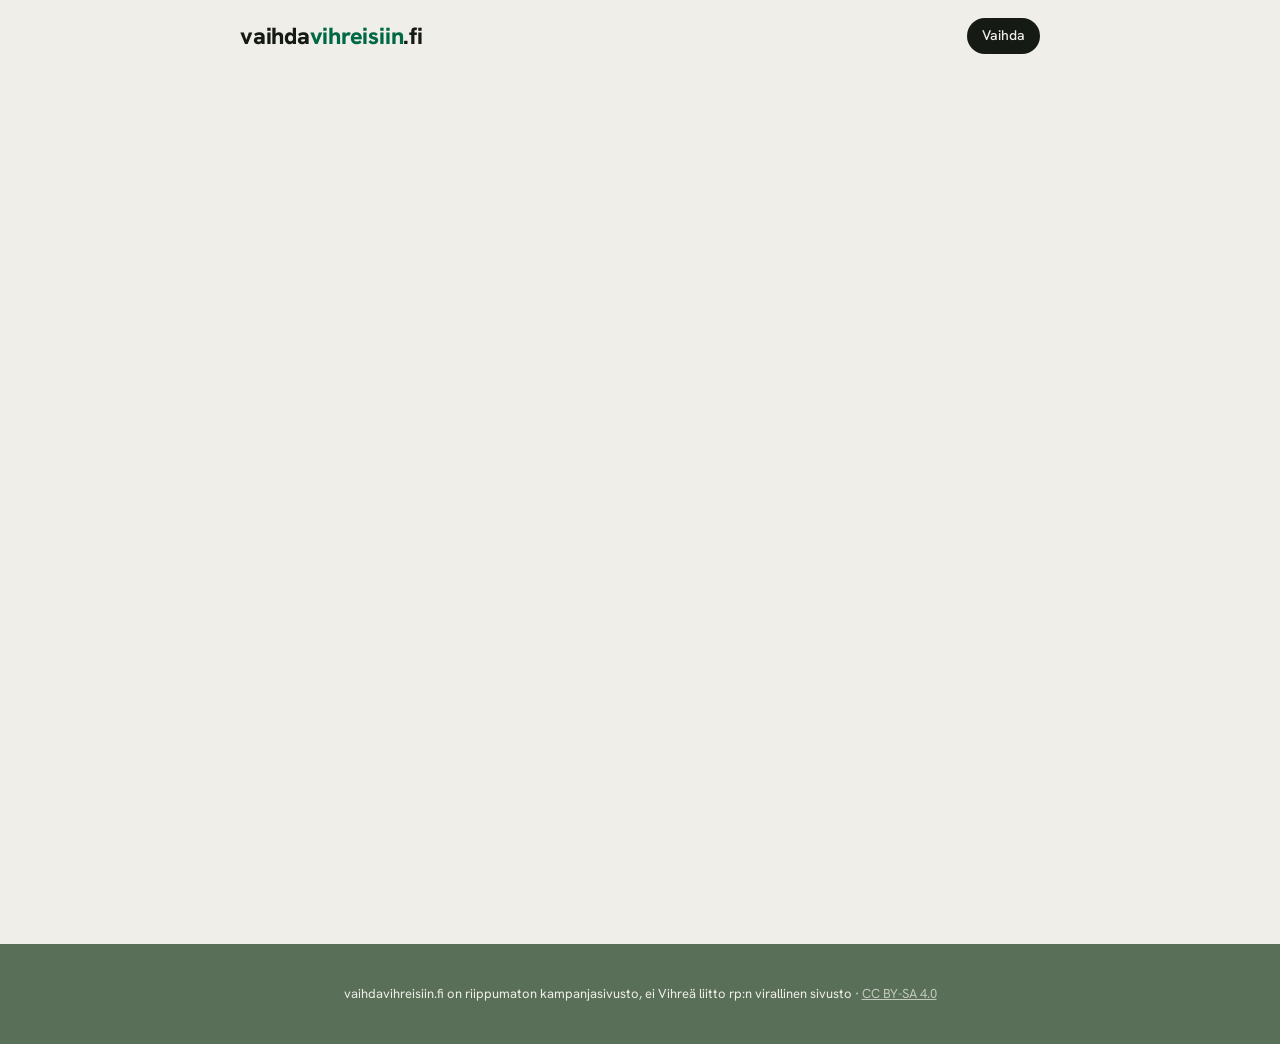
==== essayah-ruokaturva/index.html @ fd1b4199 "Lisää essayah-ruokaturva-blogisivun runko (nav, hero, footer)" ====
<!DOCTYPE html>
<html lang="fi">
<head>
<meta charset="UTF-8">
<meta name="viewport" content="width=device-width, initial-scale=1.0">
<title>Onko Essayah tehtäviensä tasalla ruokaturvan suhteen? — vaihdavihreisiin.fi</title>
<meta name="description" content="Venäjän lannoiteshokki paljasti, että ministeri Essayah on priorisoinut väärin. Ruokaturva vaatii omavaraisuutta: uusiutuvaa energiaa, kierrätyslannoitteita ja kasvipohjaisempaa ruokaa.">
<meta name="author" content="vaihdavihreisiin.fi">
<meta name="theme-color" content="#6EB82A">
<meta property="og:type" content="article">
<meta property="og:site_name" content="vaihdavihreisiin.fi">
<meta property="og:title" content="Onko Essayah tehtäviensä tasalla ruokaturvan suhteen?">
<meta property="og:description" content="Venäjän lannoiteshokki paljasti, että ministeri Essayah on priorisoinut väärin. Ruokaturva vaatii omavaraisuutta: uusiutuvaa energiaa, kierrätyslannoitteita ja kasvipohjaisempaa ruokaa.">
<meta property="og:url" content="https://vaihdavihreisiin.fi/essayah-ruokaturva/">
<meta property="og:image" content="/images/og/vaihda-vihreisiin-og.png">
<meta property="og:image:width" content="1200">
<meta property="og:image:height" content="600">
<meta property="og:locale" content="fi_FI">
<link rel="stylesheet" href="/style-v2.css?v=2" media="all" />
<link rel="preconnect" href="https://fonts.googleapis.com">
<link rel="preconnect" href="https://fonts.gstatic.com" crossorigin>
<link href="https://fonts.googleapis.com/css2?family=Hanken+Grotesk:wght@300;400;500;600;800&display=swap" rel="stylesheet">
<link rel="stylesheet" href="https://cdnjs.cloudflare.com/ajax/libs/font-awesome/6.7.2/css/all.min.css" crossorigin="anonymous" referrerpolicy="no-referrer" />
</head>
<body>

<nav>
  <div class="nav-inner">
    <div class="logo">
      <a href="/">vaihda<span class="logo-vihreisiin">vihreisiin</span>.fi</a>
    </div>
    <div class="nav-actions">
      <a href="https://www.vihreat.fi/liity/" class="btn btn-contained-sm">Vaihda</a>
    </div>
  </div>
</nav>

<section class="hero">
  <p class="hero-sub">Blogikirjoitus</p>
  <h1 class="hero-title">
    <span class="hero-line">Onko Essayah tehtäviensä tasalla ruokaturvan suhteen?</span>
  </h1>
</section>

<footer>
  vaihdavihreisiin.fi on riippumaton kampanjasivusto, ei Vihreä liitto rp:n virallinen sivusto · <a href="https://creativecommons.org/licenses/by-sa/4.0/" target="_blank" rel="license" class="footer-link">CC BY-SA 4.0</a>
</footer>

<script async src="https://scripts.simpleanalyticscdn.com/latest.js"></script>

</body>
</html>
---- style-v2.css ----
:root {
  /* Värit */
  --vihrea: #6EB82A;
  --vihrea-tumma: #2E5E1A;
  --metsa: #1A3A1A;
  --kerma: #EFEEE9;
  --kerma-syva: #E2E1DB;
  --surface-elevation-1-greige: #E8E5DD;
  --surface-elevation-1-green: #DDE3D4;
  --surface-elevation-1-dark-green: #294829;
  --terra: #C95B3D;
  --aurinko: #E8B931;
  --taivas: #8AB6D6;
  --musta: #161A14;
  --harmaa: #6B6F66;
  --kokoomus: #003a54;
  --text-accent: var(--musta);
  --vihreat-brand: #006845;
  
  /* Typografia ja asettelu */
  --font-primary: 'Hanken Grotesk', system-ui, sans-serif;
  --font-base: 17px;
  --content-max: 800px;
  --header-height: 79px;
  --radius-card: 16px;

  /* Globaalit otsikkokoot (helposti säädettävissä) */
  --font-size-h1: clamp(40px, 9vw, 92px);
  --font-size-h2: clamp(36px, 5.5vw, 64px);
  --spacing-h2-bottom: 32px;
}

* { margin: 0; padding: 0; box-sizing: border-box; }

html {
  scroll-behavior: smooth;
}

section[id] {
  scroll-margin-top: var(--header-height);
}

body {
  font-family: var(--font-primary);
  background: var(--kerma);
  color: var(--musta);
  line-height: 1.55;
  font-size: var(--font-base);
  -webkit-font-smoothing: antialiased;
}

/* YHTENÄINEN H2-TYPOGRAFIA */
.display {
  font-family: var(--font-primary);
  font-size: var(--font-size-h2);
  font-weight: 800;
  line-height: 0.95;
  letter-spacing: -0.025em;
  margin-bottom: var(--spacing-h2-bottom);
}

.display-sm {
  font-family: var(--font-primary);
  font-weight: 800;
  line-height: 1.0;
  letter-spacing: -0.02em;
}

/* COMMON */
.kokoomus { color: var(--kokoomus); }

/* NAV */
nav {
  position: sticky; top: 0; z-index: 50;
  background: var(--kerma);
  border-bottom: 1px solid rgba(0,0,0,0.08);
  padding: 18px 32px;
}
@supports (animation-timeline: scroll()) {
  nav {
    border-bottom-color: transparent;
    animation: reveal-header-border linear both;
    animation-timeline: scroll(root block);
    animation-range: 0 16px;
  }

  @keyframes reveal-header-border {
    to { border-bottom-color: rgba(0,0,0,0.08); }
  }
}
.nav-inner {
  width: 100%;
  max-width: var(--content-max);
  margin: 0 auto;
  display: flex; align-items: center; justify-content: space-between;
}
.logo {
  display: flex; align-items: center; gap: 12px;
  font-family: var(--font-primary);
  font-weight: 800; font-size: 23.4px;
  letter-spacing: -0.01em;
}
.logo a, .logo a:visited { color: inherit; text-decoration: none; }
.logo a:hover, .logo a:active { text-decoration: underline; }
.logo-vihreisiin { color: var(--vihreat-brand); }
.nav-actions {
  display: flex;
  align-items: center;
  gap: 10px;
}

/* HERO */
.hero {
  padding: 80px 32px 100px;
  max-width: var(--content-max); margin: 0 auto;
  position: relative;
  text-align: center;
  min-height: calc(85svh - var(--header-height));
  display: flex;
  flex-direction: column;
  justify-content: center;
}
.hero-logo {
  display: block;
  width: clamp(120px, 16vw, 180px);
  height: auto;
  margin: 0 auto 32px;
  will-change: transform, opacity, filter;
}
.hero-demand {
  margin-bottom: 28px;
}
.hero-demand-label {
  font-size: clamp(16px, 3vw, 24px);
  font-weight: 800;
  text-transform: uppercase;
  letter-spacing: 0.08em;
  color: var(--vihreat-brand);
  margin: 0;
}
.hero-title {
  font-family: var(--font-primary);
  font-weight: 800;
  margin-bottom: 24px;
  line-height: 1.1;
  max-width: 35ch;
  margin-left: auto;
  margin-right: auto;
}
.hero-line {
  font-size: var(--font-size-h1);
  display: block;
  opacity: 0;
  transform: translateY(20px);
  filter: blur(8px);
  will-change: transform, opacity, filter;
}
.hero-line.accent {
  color: var(--vihreat-brand);
}
.hero h1 .strike {
  position: relative; display: inline-block;
  color: var(--harmaa);
}
.hero h1 .strike::after {
  content: ''; position: absolute;
  top: 55%; left: -2%; right: -2%;
  height: 8px; background: var(--terra);
  transform: rotate(-2deg);
}
.hero-sub {
  max-width: 52ch; 
  margin: 0 auto 32px; 
  font-size: 19px; 
  font-weight: 500;
  color: var(--musta);
  line-height: 1.45;
  opacity: 0; 
  transform: translateY(15px);
}
.hero-check {
  opacity: 0; 
  transform: translateY(10px);
}
.hero-cta-row {
  display: flex; flex-wrap: wrap; gap: 16px; align-items: center;
}
.btn {
  display: inline-flex; align-items: center; gap: 10px;
  padding: 16px 28px; border-radius: 10px;
  text-decoration: none; font-weight: 600; font-size: 16px;
  transition: transform .2s, box-shadow .2s;
  border: none; cursor: pointer;
}
.btn-sm { padding: 4px 12px !important; font-size: 14px !important; border-radius: 5px !important; }
.btn-outline-medium {
  display: inline-flex;
  align-items: center;
  gap: 10px;
  padding: 8px 20px;
  border: 2px solid var(--musta);
  border-radius: 999px;
  background: transparent;
  color: var(--musta);
  text-decoration: none;
  font-size: 15px;
  font-weight: 600;
  line-height: 1.5;
}
.btn-outline-medium:hover {
  background: rgba(0, 0, 0, 0.08);
  color: var(--musta);
}
.btn-outline-sm {
  background: transparent;
  color: var(--musta);
  border: 1px solid var(--musta);
  border-radius: 999px;
  font-size: 14px;
  font-weight: 500;
  line-height: 1.5;
  padding: 6px 14px;
  transition: none;
}
.btn-outline-sm:hover {
  background: rgba(0, 0, 0, 0.08);
  transform: none;
  box-shadow: none;
}
.btn-outline-light {
  border-color: var(--kerma);
  color: var(--kerma);
}
.btn-outline-light:hover {
  background: rgba(255, 255, 255, 0.12);
  color: var(--kerma);
}
.section-action {
  margin-top: 32px;
}
.btn-primary {
  background: var(--vihrea);
  color: var(--metsa);
  border-radius: var(--radius-card);
}
.btn-primary:hover { transform: translateY(-2px); box-shadow: 0 8px 24px rgba(110, 184, 42, 0.3); }
.btn-outline-lg {
  background: transparent;
  color: var(--musta);
  border: 2px solid var(--musta);
  font-size: 20px; padding: 22px 40px;
  border-radius: var(--radius-card);
  transition: none;
  text-decoration: none;
  display: inline-block;
}
.btn-outline-lg:hover {
  background: rgba(0, 0, 0, 0.08);
}
.btn-contained-lg {
  background: var(--musta); color: var(--kerma);
  font-size: 20px; padding: 22px 40px;
  border-radius: var(--radius-card);
  transition: none;
}
.btn-contained-sm {
  background: var(--musta);
  color: var(--kerma);
  font-size: 14px;
  font-weight: 500;
  padding: 7px 15px;
  border-radius: 999px;
  transition: none;
}
.btn-contained-sm:hover {
  background: linear-gradient(rgba(255, 255, 255, 0.12), rgba(255, 255, 255, 0.12)), var(--musta);
  transform: none;
  box-shadow: none;
}
.btn-contained-lg:hover {
  background: linear-gradient(rgba(255, 255, 255, 0.12), rgba(255, 255, 255, 0.12)), var(--musta);
  transform: none;
  box-shadow: none;
}
.btn-ghost {
  background: transparent; color: var(--musta);
  border: 1.5px solid var(--musta);
}
.btn-ghost:hover { background: var(--musta); color: var(--kerma); }

/* HENKILÖNOSTO */
.person-highlight {
  padding: 80px 32px;
  background: var(--musta);
  color: var(--kerma);
  text-align: center;
}
.person-highlight-inner {
  max-width: var(--content-max);
  margin: 0 auto;
  display: flex;
  flex-direction: column;
  align-items: center;
  gap: 32px;
}
.person-image-wrapper {
  width: clamp(93px, 56.7vw, 187px);
  height: clamp(140px, 85vw, 280px);
  border-radius: var(--radius-card);
  overflow: hidden;
  flex-shrink: 0;
}
.person-image {
  width: 100%;
  height: 100%;
  object-fit: cover;
  object-position: top center;
  display: block;
}
.person-quote-wrapper blockquote {
  font-family: var(--font-primary);
  font-size: clamp(20px, 3vw, 26px);
  font-weight: 600;
  line-height: 1.35;
  max-width: 44ch;
  margin: 0 auto 16px;
  font-style: italic;
}
.person-name {
  font-size: 16px;
  font-weight: 800;
  color: var(--vihrea);
  text-transform: uppercase;
  letter-spacing: 0.1em;
  display: block;
}
@media (min-width: 768px) {
  .person-highlight-inner {
    flex-direction: row;
    text-align: left;
    gap: 48px;
  }
  .person-quote-wrapper blockquote {
    margin: 0 0 16px;
  }
}

/* HONEST INTRO */
.honest {
  background: var(--metsa);
  color: var(--kerma);
  padding: 100px 32px;
}
.honest-inner {
  max-width: var(--content-max); margin: 0 auto;
}
.honest-label {
  font-size: 13px; font-weight: 600;
  letter-spacing: 0.15em; text-transform: uppercase;
  color: var(--vihrea); margin-bottom: 24px;
}
.honest p {
  font-size: 20px; line-height: 1.5;
  max-width: 60ch;
  opacity: 0.92;
}
.honest p + p { margin-top: 18px; }

/* SECTION (WHITE) */
.section {
  padding: 120px 32px;
  max-width: calc(var(--content-max) + 64px); margin: 0 auto;
}
.section-label {
  font-size: 13px; font-weight: 600;
  letter-spacing: 0.15em; text-transform: uppercase;
  color: var(--vihrea-tumma); margin-bottom: 20px;
  display: flex; align-items: center; gap: 12px;
}
.section-label::before {
  content: ''; width: 32px; height: 2px; background: var(--vihrea);
}

/* FURTHER (GREEN TINT) */
.further {
  background: #D3DBCA;
  color: var(--metsa);
  padding: 120px 32px;
}
.further-inner {
  max-width: var(--content-max); margin: 0 auto;
}
.further .section-label { color: var(--metsa); }
.further .section-label::before { background: var(--metsa); }
.further h2 {
  color: var(--metsa);
}

/* DONT (WHITE) */
.dont {
  background: var(--kerma);
  padding: 120px 32px;
  position: relative;
}
.dont-inner {
  max-width: var(--content-max); margin: 0 auto;
}
.dont .section-label { color: var(--terra); }
.dont .section-label::before { background: var(--terra); }
.dont h2 .accent {
  background: var(--terra); color: var(--kerma);
  padding: 0 18px; border-radius: 8px;
  display: inline-block; transform: rotate(-1deg);
}
.dont-intro {
  font-size: 22px; max-width: 56ch;
  margin-bottom: 56px; line-height: 1.45;
}

/* FINAL CTA */
.final {
  background: var(--musta);
  color: var(--kerma);
  padding: 120px 32px;
  text-align: center;
}
.final-inner {
  max-width: var(--content-max);
  margin: 0 auto;
  display: flex;
  flex-direction: column;
  align-items: center;
}
.final h2 .accent { color: var(--vihrea); }
.final p {
  font-size: var(--font-base);
  font-weight: 500;
  line-height: 1.5;
  opacity: 0.92;
  margin-bottom: 48px;
  max-width: 56ch; margin-left: auto; margin-right: auto;
}
.final .btn-primary {
  font-size: 20px; padding: 22px 40px;
}

/* FOOTER */
footer {
  background: var(--metsa);
  color: var(--kerma);
  padding: 40px 32px;
  text-align: center;
  font-size: 13px; opacity: 0.7;
}

/* MOBILE */
@media (max-width: 768px) {
  :root { --header-height: 72px; }
  .hero { padding: 48px 24px 60px; }
  .section { padding: 80px 24px; }
  .honest, .further, .dont, .final, .person-highlight { padding: 80px 24px; }
  nav { padding: 14px 20px; }
}

/* REFAKTOROIDUT APULUOKAT */
.req-title-black { color: var(--musta); }

.req-lead {
  font-size: 18px;
  margin-bottom: 16px;
  font-weight: 500;
}
.req-text { font-size: 17px; margin-bottom: 16px; }
.req-text-dark { color: #333; }
.req-text-last { margin-bottom: 24px; }
.req-text-op { opacity: 0.92; }
.text-metsa { color: var(--metsa); }

/* Labels */
.honest-label.label-brand { color: var(--vihreat-brand); margin-bottom: 12px; display: block; }
.honest-label.label-metsa { color: var(--metsa); margin-bottom: 12px; display: block; }
.honest-label.label-terra { color: var(--terra); margin-bottom: 12px; display: block; }
.honest-label.label-vihrea { color: var(--vihrea); margin-bottom: 12px; display: block; }

/* Buttons */
.btn-outline-metsa { border-color: var(--metsa); color: var(--metsa); }
.btn-outline-metsa:hover { background: rgba(26, 58, 26, 0.08); color: var(--metsa); }
.btn-cta-vihrea { background: var(--vihrea); color: var(--metsa); }

/* Misc */
.img-contain { object-fit: contain; }
.img-top-center { object-position: top center; }
.final-cta-row { justify-content: center; margin-top: 24px; }
.footer-link { color: inherit; opacity: 0.7; text-decoration: underline; }
.footer-link:hover { opacity: 1; }
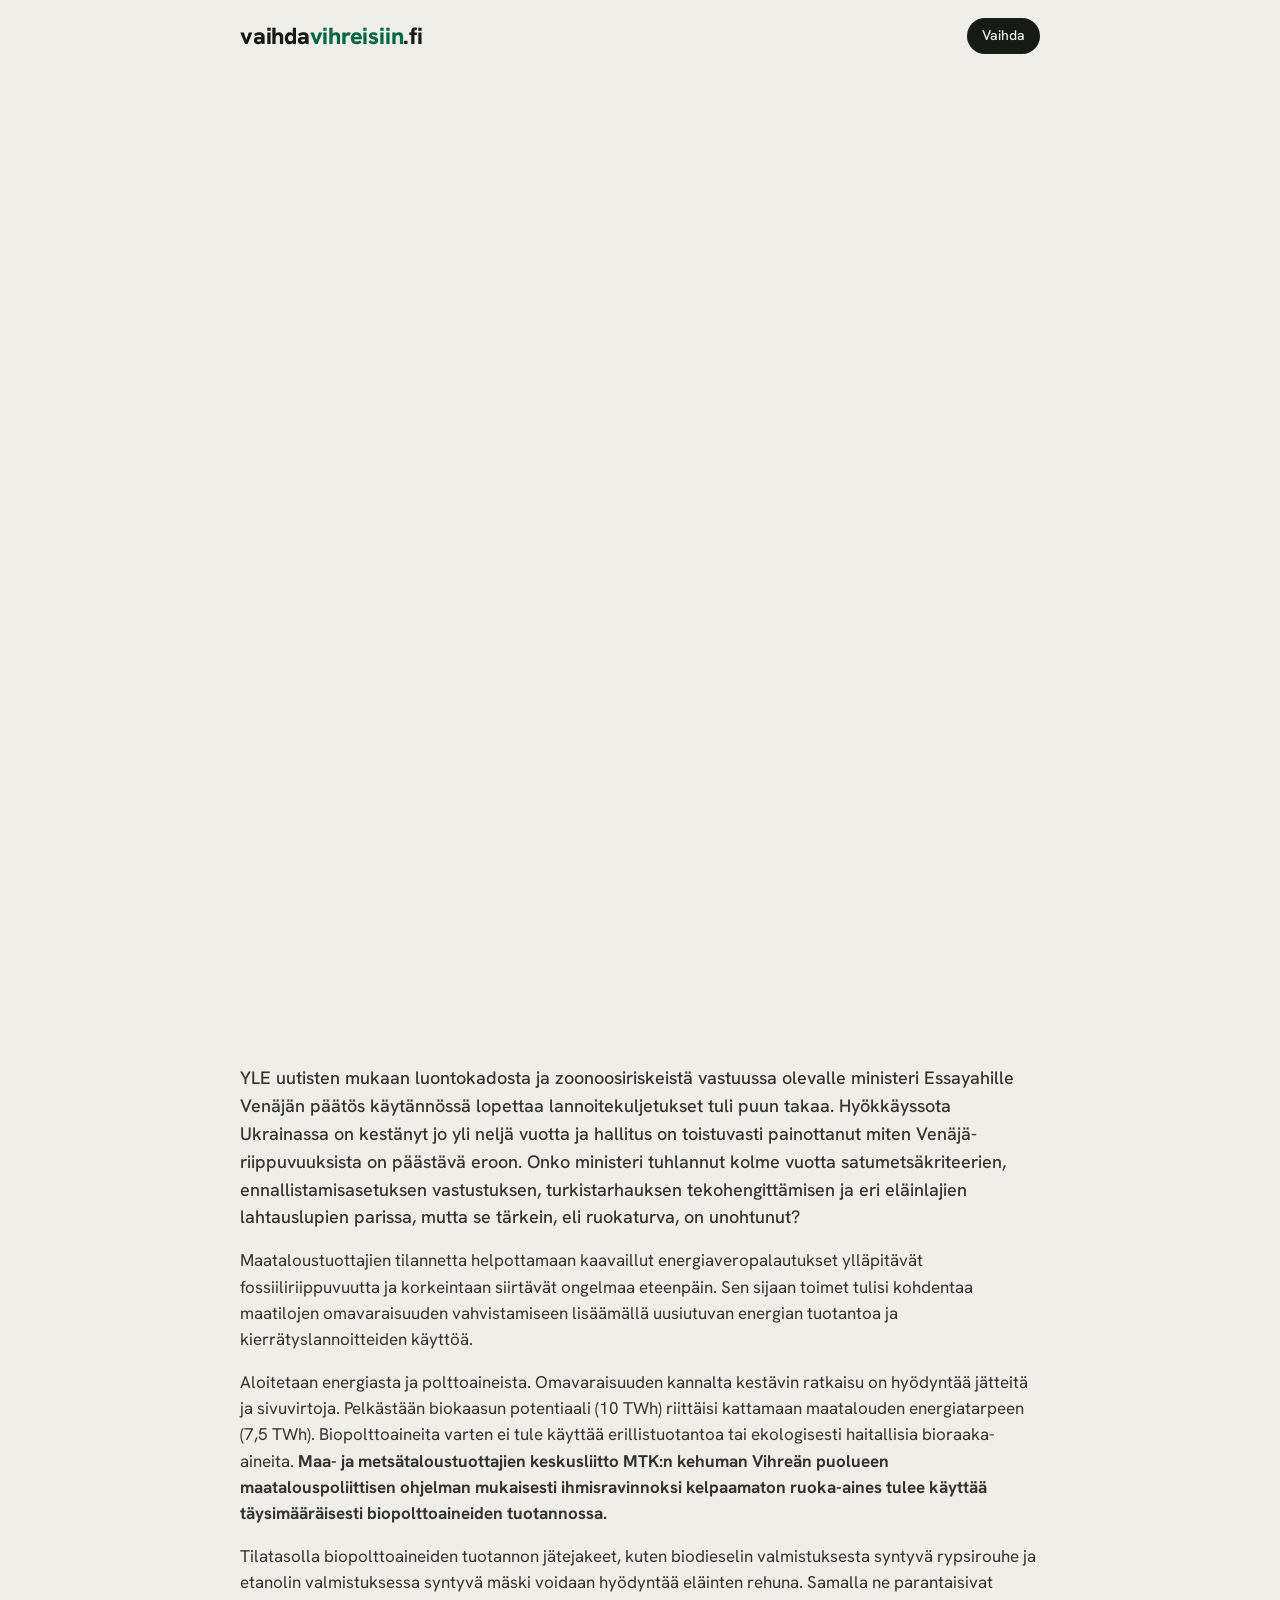
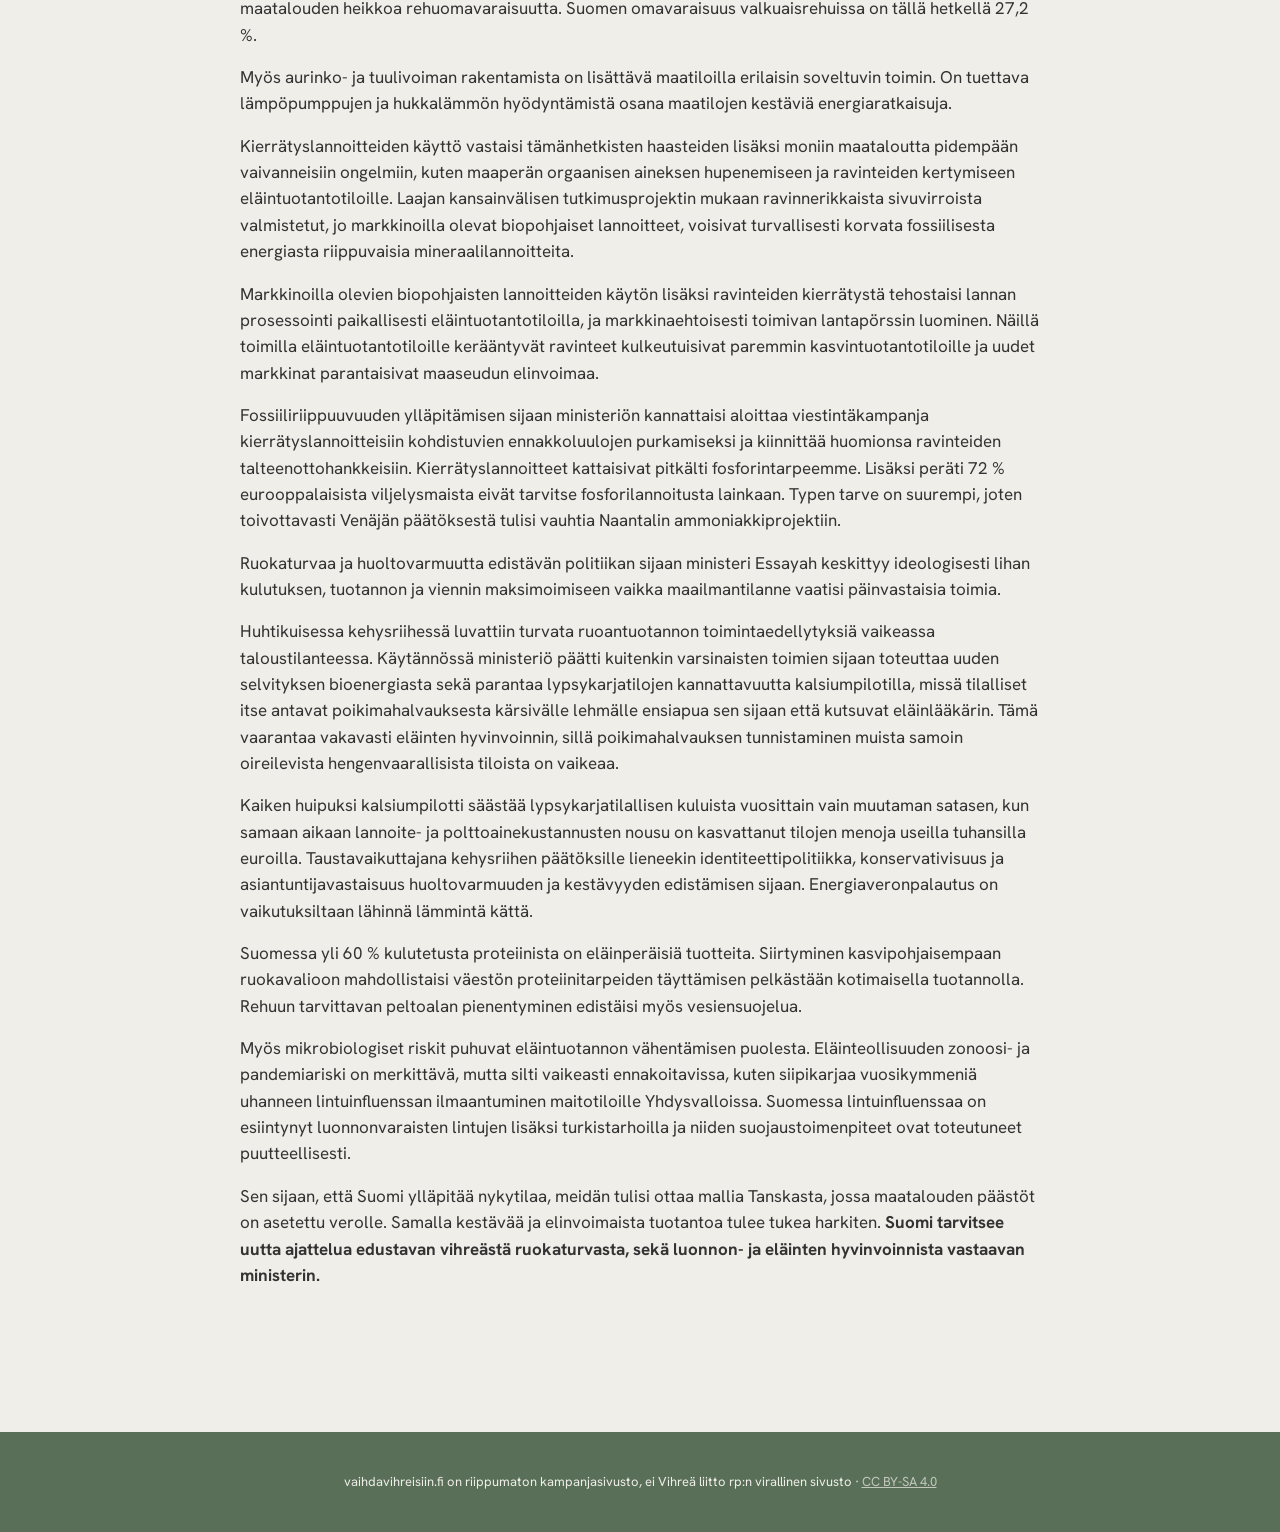
==== commit d73a651f: "Lisää blogitekstin sisältö essayah-ruokaturva-sivulle" ====
--- a/essayah-ruokaturva/index.html
+++ b/essayah-ruokaturva/index.html
@@ -42,6 +42,66 @@
   </h1>
 </section>
 
+<section class="section">
+  <div class="honest-inner">
+    <p class="req-lead req-text-dark">
+      YLE uutisten mukaan luontokadosta ja zoonoosiriskeistä vastuussa olevalle ministeri Essayahille Venäjän päätös käytännössä lopettaa lannoitekuljetukset tuli puun takaa. Hyökkäyssota Ukrainassa on kestänyt jo yli neljä vuotta ja hallitus on toistuvasti painottanut miten Venäjä-riippuvuuksista on päästävä eroon. Onko ministeri tuhlannut kolme vuotta satumetsäkriteerien, ennallistamisasetuksen vastustuksen, turkistarhauksen tekohengittämisen ja eri eläinlajien lahtauslupien parissa, mutta se tärkein, eli ruokaturva, on unohtunut?
+    </p>
+
+    <p class="req-text req-text-dark">
+      Maataloustuottajien tilannetta helpottamaan kaavaillut energiaveropalautukset ylläpitävät fossiiliriippuvuutta ja korkeintaan siirtävät ongelmaa eteenpäin. Sen sijaan toimet tulisi kohdentaa maatilojen omavaraisuuden vahvistamiseen lisäämällä uusiutuvan energian tuotantoa ja kierrätyslannoitteiden käyttöä.
+    </p>
+
+    <p class="req-text req-text-dark">
+      Aloitetaan energiasta ja polttoaineista. Omavaraisuuden kannalta kestävin ratkaisu on hyödyntää jätteitä ja sivuvirtoja. Pelkästään biokaasun potentiaali (10 TWh) riittäisi kattamaan maatalouden energiatarpeen (7,5 TWh). Biopolttoaineita varten ei tule käyttää erillistuotantoa tai ekologisesti haitallisia bioraaka-aineita. <strong>Maa- ja metsätaloustuottajien keskusliitto MTK:n kehuman Vihreän puolueen maatalouspoliittisen ohjelman mukaisesti ihmisravinnoksi kelpaamaton ruoka-aines tulee käyttää täysimääräisesti biopolttoaineiden tuotannossa.</strong>
+    </p>
+
+    <p class="req-text req-text-dark">
+      Tilatasolla biopolttoaineiden tuotannon jätejakeet, kuten biodieselin valmistuksesta syntyvä rypsirouhe ja etanolin valmistuksessa syntyvä mäski voidaan hyödyntää eläinten rehuna. Samalla ne parantaisivat maatalouden heikkoa rehuomavaraisuutta. Suomen omavaraisuus valkuaisrehuissa on tällä hetkellä 27,2 %.
+    </p>
+
+    <p class="req-text req-text-dark">
+      Myös aurinko- ja tuulivoiman rakentamista on lisättävä maatiloilla erilaisin soveltuvin toimin. On tuettava lämpöpumppujen ja hukkalämmön hyödyntämistä osana maatilojen kestäviä energiaratkaisuja.
+    </p>
+
+    <p class="req-text req-text-dark">
+      Kierrätyslannoitteiden käyttö vastaisi tämänhetkisten haasteiden lisäksi moniin maataloutta pidempään vaivanneisiin ongelmiin, kuten maaperän orgaanisen aineksen hupenemiseen ja ravinteiden kertymiseen eläintuotantotiloille. Laajan kansainvälisen tutkimusprojektin mukaan ravinnerikkaista sivuvirroista valmistetut, jo markkinoilla olevat biopohjaiset lannoitteet, voisivat turvallisesti korvata fossiilisesta energiasta riippuvaisia mineraalilannoitteita.
+    </p>
+
+    <p class="req-text req-text-dark">
+      Markkinoilla olevien biopohjaisten lannoitteiden käytön lisäksi ravinteiden kierrätystä tehostaisi lannan prosessointi paikallisesti eläintuotantotiloilla, ja markkinaehtoisesti toimivan lantapörssin luominen. Näillä toimilla eläintuotantotiloille kerääntyvät ravinteet kulkeutuisivat paremmin kasvintuotantotiloille ja uudet markkinat parantaisivat maaseudun elinvoimaa.
+    </p>
+
+    <p class="req-text req-text-dark">
+      Fossiiliriippuuvuuden ylläpitämisen sijaan ministeriön kannattaisi aloittaa viestintäkampanja kierrätyslannoitteisiin kohdistuvien ennakkoluulojen purkamiseksi ja kiinnittää huomionsa ravinteiden talteenottohankkeisiin. Kierrätyslannoitteet kattaisivat pitkälti fosforintarpeemme. Lisäksi peräti 72 % eurooppalaisista viljelysmaista eivät tarvitse fosforilannoitusta lainkaan. Typen tarve on suurempi, joten toivottavasti Venäjän päätöksestä tulisi vauhtia Naantalin ammoniakkiprojektiin.
+    </p>
+
+    <p class="req-text req-text-dark">
+      Ruokaturvaa ja huoltovarmuutta edistävän politiikan sijaan ministeri Essayah keskittyy ideologisesti lihan kulutuksen, tuotannon ja viennin maksimoimiseen vaikka maailmantilanne vaatisi päinvastaisia toimia.
+    </p>
+
+    <p class="req-text req-text-dark">
+      Huhtikuisessa kehysriihessä luvattiin turvata ruoantuotannon toimintaedellytyksiä vaikeassa taloustilanteessa. Käytännössä ministeriö päätti kuitenkin varsinaisten toimien sijaan toteuttaa uuden selvityksen bioenergiasta sekä parantaa lypsykarjatilojen kannattavuutta kalsiumpilotilla, missä tilalliset itse antavat poikimahalvauksesta kärsivälle lehmälle ensiapua sen sijaan että kutsuvat eläinlääkärin. Tämä vaarantaa vakavasti eläinten hyvinvoinnin, sillä poikimahalvauksen tunnistaminen muista samoin oireilevista hengenvaarallisista tiloista on vaikeaa.
+    </p>
+
+    <p class="req-text req-text-dark">
+      Kaiken huipuksi kalsiumpilotti säästää lypsykarjatilallisen kuluista vuosittain vain muutaman satasen, kun samaan aikaan lannoite- ja polttoainekustannusten nousu on kasvattanut tilojen menoja useilla tuhansilla euroilla. Taustavaikuttajana kehysriihen päätöksille lieneekin identiteettipolitiikka, konservativisuus ja asiantuntijavastaisuus huoltovarmuuden ja kestävyyden edistämisen sijaan. Energiaveronpalautus on vaikutuksiltaan lähinnä lämmintä kättä.
+    </p>
+
+    <p class="req-text req-text-dark">
+      Suomessa yli 60 % kulutetusta proteiinista on eläinperäisiä tuotteita. Siirtyminen kasvipohjaisempaan ruokavalioon mahdollistaisi väestön proteiinitarpeiden täyttämisen pelkästään kotimaisella tuotannolla. Rehuun tarvittavan peltoalan pienentyminen edistäisi myös vesiensuojelua.
+    </p>
+
+    <p class="req-text req-text-dark">
+      Myös mikrobiologiset riskit puhuvat eläintuotannon vähentämisen puolesta. Eläinteollisuuden zonoosi- ja pandemiariski on merkittävä, mutta silti vaikeasti ennakoitavissa, kuten siipikarjaa vuosikymmeniä uhanneen lintuinfluenssan ilmaantuminen maitotiloille Yhdysvalloissa. Suomessa lintuinfluenssaa on esiintynyt luonnonvaraisten lintujen lisäksi turkistarhoilla ja niiden suojaustoimenpiteet ovat toteutuneet puutteellisesti.
+    </p>
+
+    <p class="req-text req-text-dark req-text-last">
+      Sen sijaan, että Suomi ylläpitää nykytilaa, meidän tulisi ottaa mallia Tanskasta, jossa maatalouden päästöt on asetettu verolle. Samalla kestävää ja elinvoimaista tuotantoa tulee tukea harkiten. <strong>Suomi tarvitsee uutta ajattelua edustavan vihreästä ruokaturvasta, sekä luonnon- ja eläinten hyvinvoinnista vastaavan ministerin.</strong>
+    </p>
+  </div>
+</section>
+
 <footer>
   vaihdavihreisiin.fi on riippumaton kampanjasivusto, ei Vihreä liitto rp:n virallinen sivusto · <a href="https://creativecommons.org/licenses/by-sa/4.0/" target="_blank" rel="license" class="footer-link">CC BY-SA 4.0</a>
 </footer>
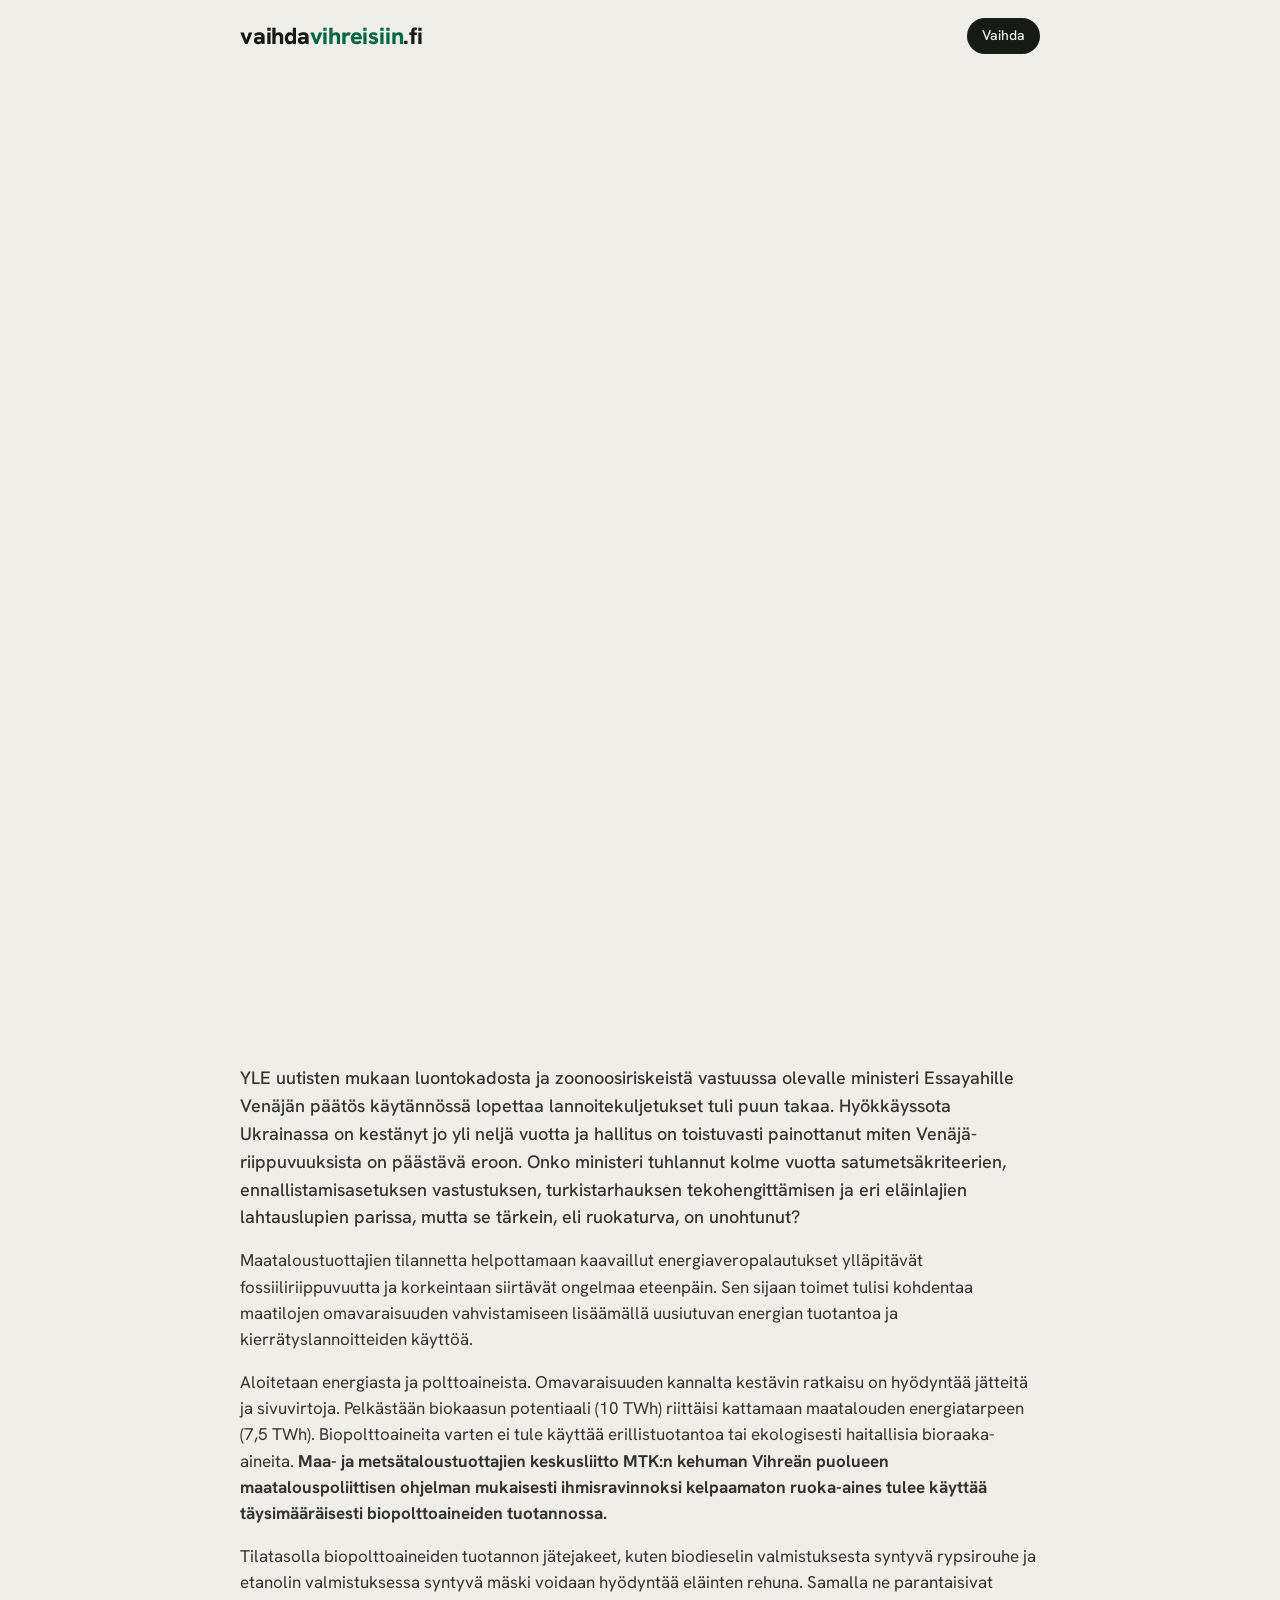
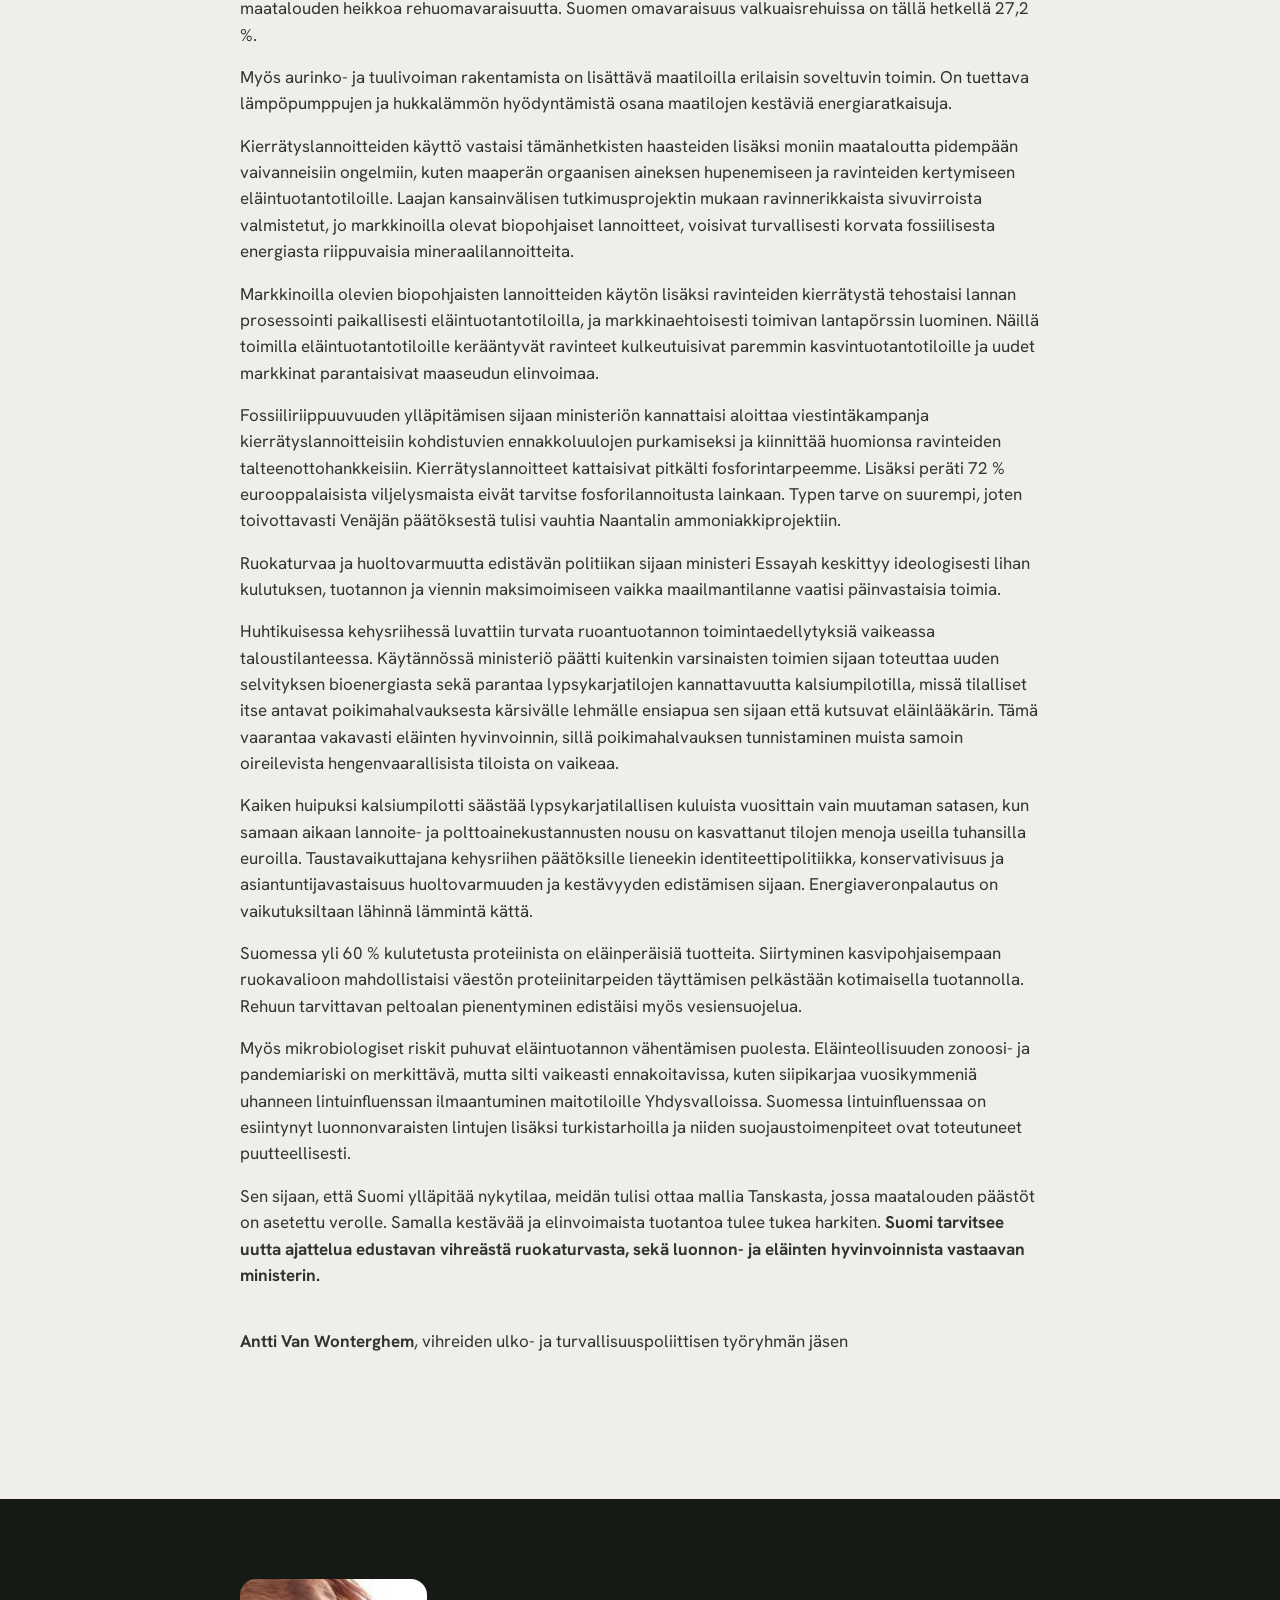
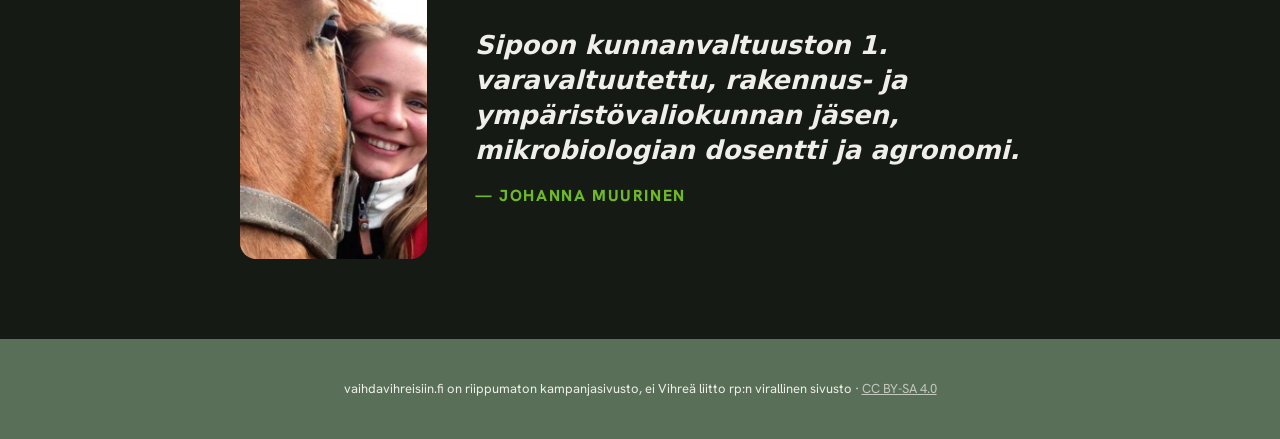
==== commit f498b3d3: "Lisää kirjoittajaesittely (Van Wonterghem + Muurinen)" ====
--- a/essayah-ruokaturva/index.html
+++ b/essayah-ruokaturva/index.html
@@ -96,9 +96,25 @@
       Myös mikrobiologiset riskit puhuvat eläintuotannon vähentämisen puolesta. Eläinteollisuuden zonoosi- ja pandemiariski on merkittävä, mutta silti vaikeasti ennakoitavissa, kuten siipikarjaa vuosikymmeniä uhanneen lintuinfluenssan ilmaantuminen maitotiloille Yhdysvalloissa. Suomessa lintuinfluenssaa on esiintynyt luonnonvaraisten lintujen lisäksi turkistarhoilla ja niiden suojaustoimenpiteet ovat toteutuneet puutteellisesti.
     </p>
 
-    <p class="req-text req-text-dark req-text-last">
+    <p class="req-text req-text-dark">
       Sen sijaan, että Suomi ylläpitää nykytilaa, meidän tulisi ottaa mallia Tanskasta, jossa maatalouden päästöt on asetettu verolle. Samalla kestävää ja elinvoimaista tuotantoa tulee tukea harkiten. <strong>Suomi tarvitsee uutta ajattelua edustavan vihreästä ruokaturvasta, sekä luonnon- ja eläinten hyvinvoinnista vastaavan ministerin.</strong>
     </p>
+
+    <p class="req-text req-text-dark req-text-last" style="margin-top: 40px;">
+      <strong>Antti Van Wonterghem</strong>, vihreiden ulko- ja turvallisuuspoliittisen työryhmän jäsen
+    </p>
+  </div>
+</section>
+
+<section class="person-highlight bg-musta">
+  <div class="person-highlight-inner">
+    <div class="person-image-wrapper">
+      <img src="/images/Johanna-Muurinen.jpg" alt="Johanna Muurinen" class="person-image">
+    </div>
+    <div class="person-quote-wrapper">
+      <blockquote>Sipoon kunnanvaltuuston 1. varavaltuutettu, rakennus- ja ympäristövaliokunnan jäsen, mikrobiologian dosentti ja agronomi.</blockquote>
+      <span class="person-name">— Johanna Muurinen</span>
+    </div>
   </div>
 </section>
 
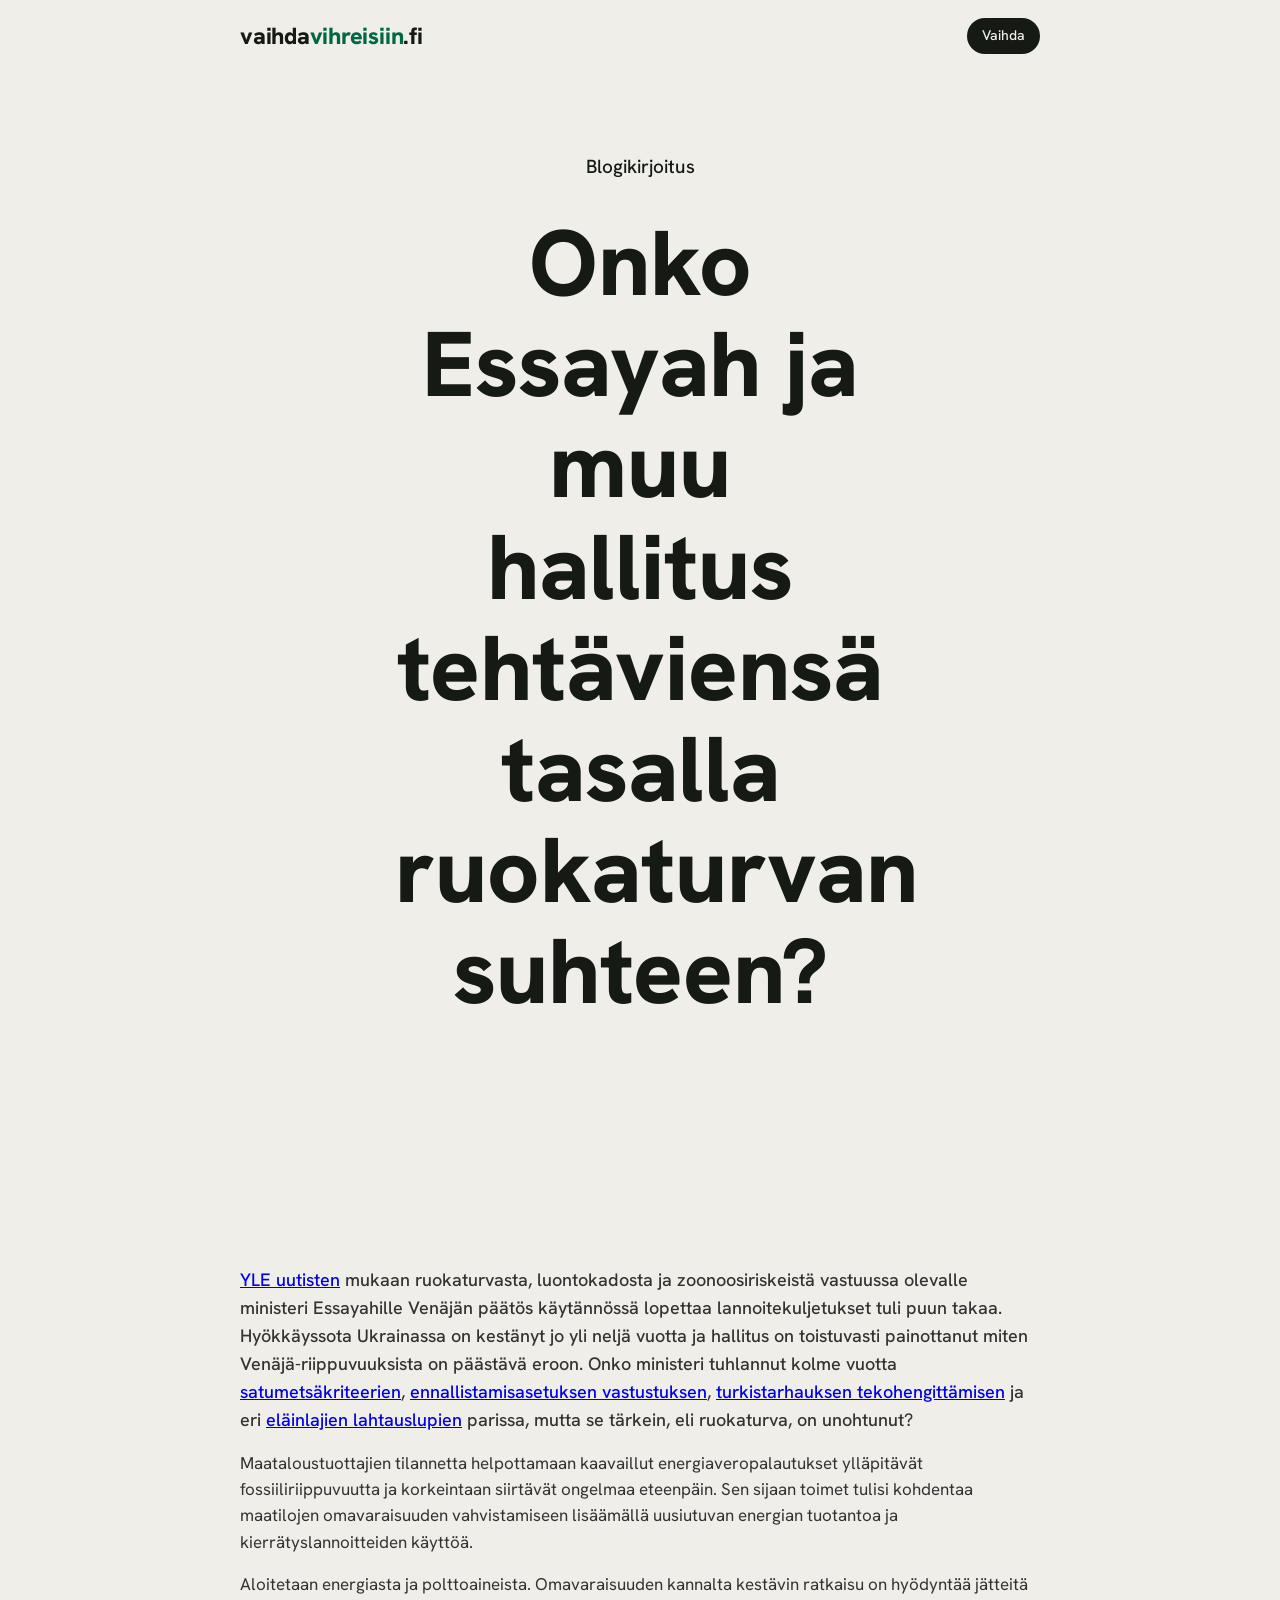
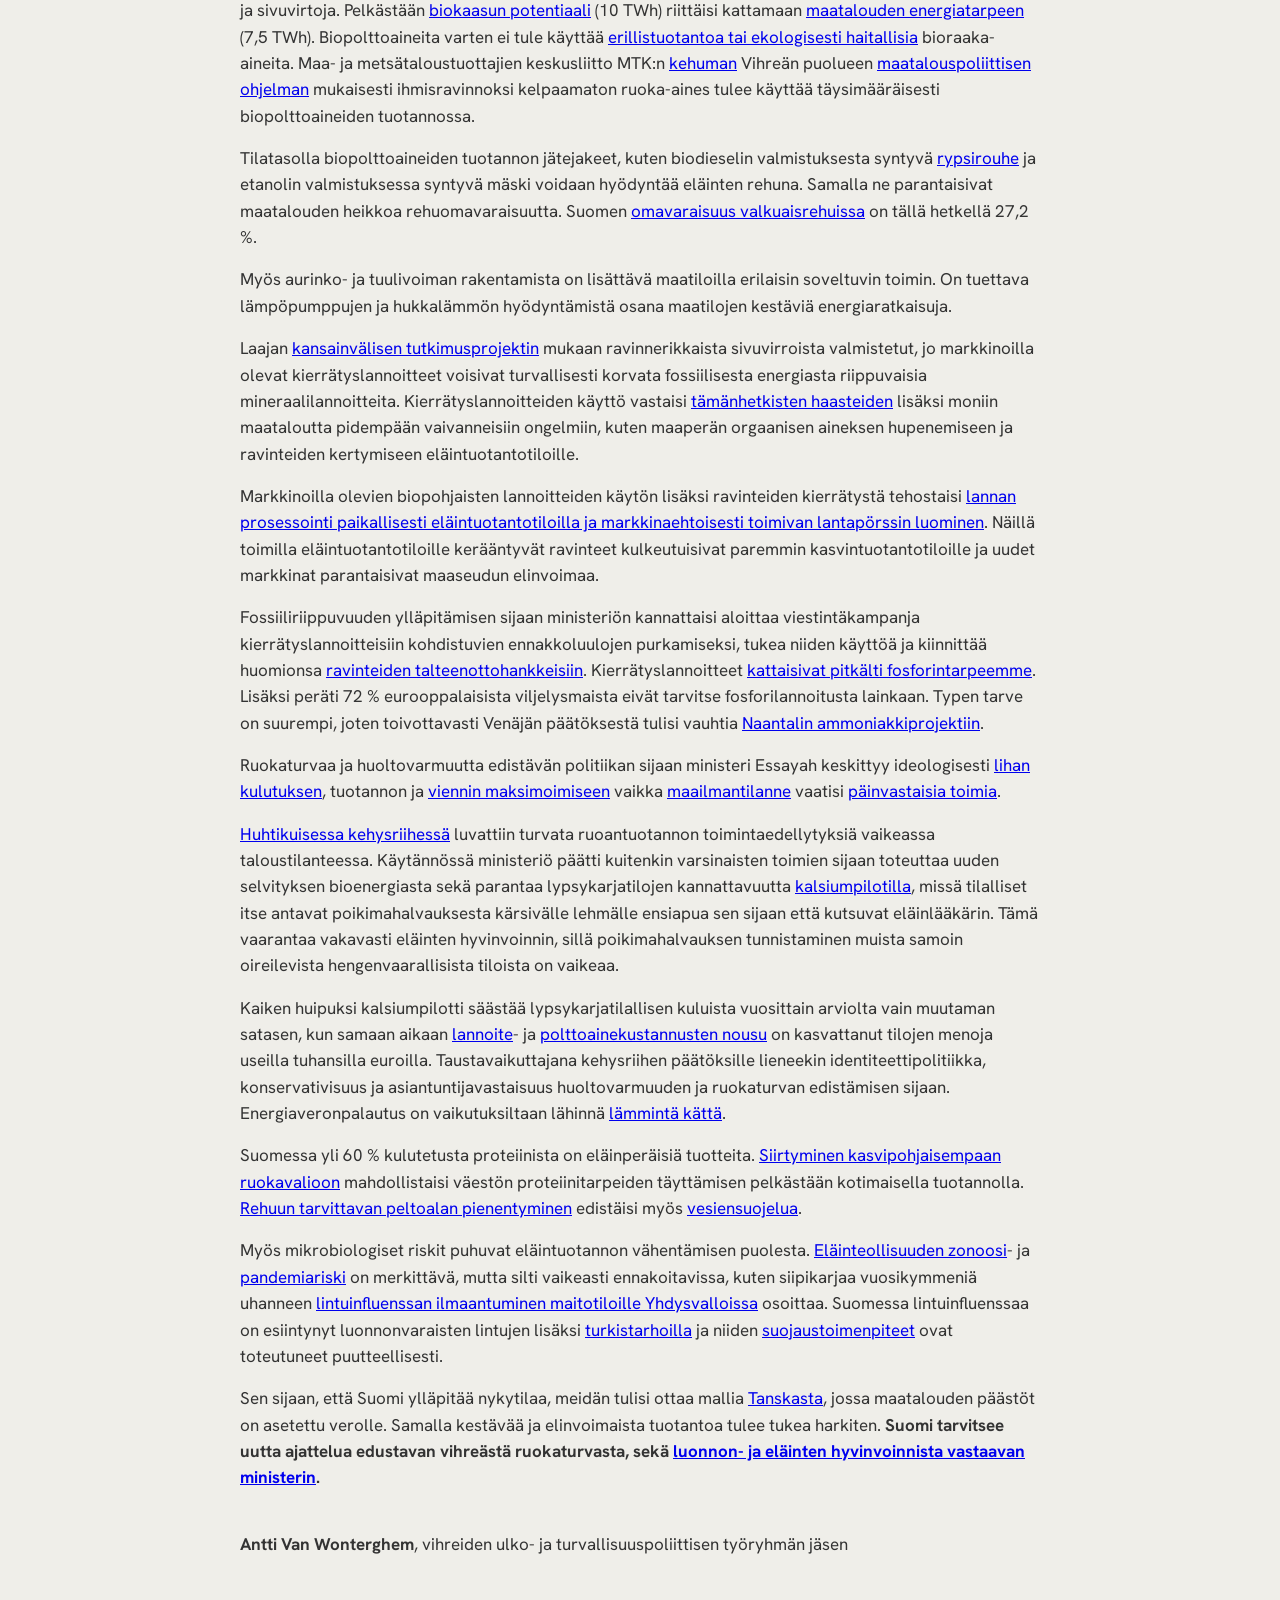
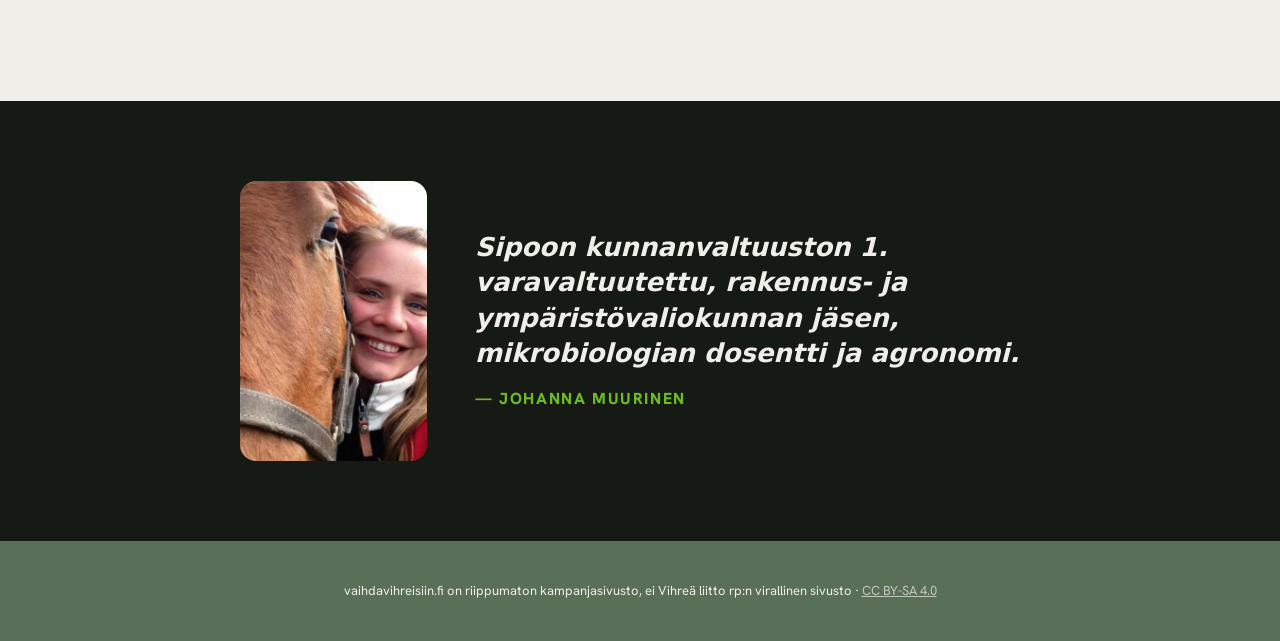
==== commit 195b15a2: "Päivitä essayah-ruokaturva: linkit, otsikko "ja muu hallitus", korjattu teksti - Lisää hyperlinkit k" ====
--- a/essayah-ruokaturva/index.html
+++ b/essayah-ruokaturva/index.html
@@ -3,13 +3,13 @@
 <head>
 <meta charset="UTF-8">
 <meta name="viewport" content="width=device-width, initial-scale=1.0">
-<title>Onko Essayah tehtäviensä tasalla ruokaturvan suhteen? — vaihdavihreisiin.fi</title>
+<title>Onko Essayah ja muu hallitus tehtäviensä tasalla ruokaturvan suhteen? — vaihdavihreisiin.fi</title>
 <meta name="description" content="Venäjän lannoiteshokki paljasti, että ministeri Essayah on priorisoinut väärin. Ruokaturva vaatii omavaraisuutta: uusiutuvaa energiaa, kierrätyslannoitteita ja kasvipohjaisempaa ruokaa.">
 <meta name="author" content="vaihdavihreisiin.fi">
 <meta name="theme-color" content="#6EB82A">
 <meta property="og:type" content="article">
 <meta property="og:site_name" content="vaihdavihreisiin.fi">
-<meta property="og:title" content="Onko Essayah tehtäviensä tasalla ruokaturvan suhteen?">
+<meta property="og:title" content="Onko Essayah ja muu hallitus tehtäviensä tasalla ruokaturvan suhteen?">
 <meta property="og:description" content="Venäjän lannoiteshokki paljasti, että ministeri Essayah on priorisoinut väärin. Ruokaturva vaatii omavaraisuutta: uusiutuvaa energiaa, kierrätyslannoitteita ja kasvipohjaisempaa ruokaa.">
 <meta property="og:url" content="https://vaihdavihreisiin.fi/essayah-ruokaturva/">
 <meta property="og:image" content="/images/og/vaihda-vihreisiin-og.png">
@@ -21,6 +21,9 @@
 <link rel="preconnect" href="https://fonts.gstatic.com" crossorigin>
 <link href="https://fonts.googleapis.com/css2?family=Hanken+Grotesk:wght@300;400;500;600;800&display=swap" rel="stylesheet">
 <link rel="stylesheet" href="https://cdnjs.cloudflare.com/ajax/libs/font-awesome/6.7.2/css/all.min.css" crossorigin="anonymous" referrerpolicy="no-referrer" />
+<style>
+  .hero-line, .hero-sub { opacity: 1; transform: none; filter: none; }
+</style>
 </head>
 <body>
 
@@ -38,14 +41,14 @@
 <section class="hero">
   <p class="hero-sub">Blogikirjoitus</p>
   <h1 class="hero-title">
-    <span class="hero-line">Onko Essayah tehtäviensä tasalla ruokaturvan suhteen?</span>
+    <span class="hero-line">Onko Essayah ja muu hallitus tehtäviensä tasalla ruokaturvan suhteen?</span>
   </h1>
 </section>
 
 <section class="section">
   <div class="honest-inner">
     <p class="req-lead req-text-dark">
-      YLE uutisten mukaan luontokadosta ja zoonoosiriskeistä vastuussa olevalle ministeri Essayahille Venäjän päätös käytännössä lopettaa lannoitekuljetukset tuli puun takaa. Hyökkäyssota Ukrainassa on kestänyt jo yli neljä vuotta ja hallitus on toistuvasti painottanut miten Venäjä-riippuvuuksista on päästävä eroon. Onko ministeri tuhlannut kolme vuotta satumetsäkriteerien, ennallistamisasetuksen vastustuksen, turkistarhauksen tekohengittämisen ja eri eläinlajien lahtauslupien parissa, mutta se tärkein, eli ruokaturva, on unohtunut?
+      <a href="https://yle.fi/a/74-20234399" target="_blank" rel="noopener">YLE uutisten</a> mukaan ruokaturvasta, luontokadosta ja zoonoosiriskeistä vastuussa olevalle ministeri Essayahille Venäjän päätös käytännössä lopettaa lannoitekuljetukset tuli puun takaa. Hyökkäyssota Ukrainassa on kestänyt jo yli neljä vuotta ja hallitus on toistuvasti painottanut miten Venäjä-riippuvuuksista on päästävä eroon. Onko ministeri tuhlannut kolme vuotta <a href="https://www.hs.fi/politiikka/art-2000010768735.html" target="_blank" rel="noopener">satumetsäkriteerien</a>, <a href="https://yle.fi/a/74-20090198" target="_blank" rel="noopener">ennallistamisasetuksen vastustuksen</a>, <a href="https://yle.fi/a/74-20133116" target="_blank" rel="noopener">turkistarhauksen tekohengittämisen</a> ja eri <a href="https://yle.fi/a/74-20199146" target="_blank" rel="noopener">eläinlajien lahtauslupien</a> parissa, mutta se tärkein, eli ruokaturva, on unohtunut?
     </p>
 
     <p class="req-text req-text-dark">
@@ -53,11 +56,11 @@
     </p>
 
     <p class="req-text req-text-dark">
-      Aloitetaan energiasta ja polttoaineista. Omavaraisuuden kannalta kestävin ratkaisu on hyödyntää jätteitä ja sivuvirtoja. Pelkästään biokaasun potentiaali (10 TWh) riittäisi kattamaan maatalouden energiatarpeen (7,5 TWh). Biopolttoaineita varten ei tule käyttää erillistuotantoa tai ekologisesti haitallisia bioraaka-aineita. <strong>Maa- ja metsätaloustuottajien keskusliitto MTK:n kehuman Vihreän puolueen maatalouspoliittisen ohjelman mukaisesti ihmisravinnoksi kelpaamaton ruoka-aines tulee käyttää täysimääräisesti biopolttoaineiden tuotannossa.</strong>
+      Aloitetaan energiasta ja polttoaineista. Omavaraisuuden kannalta kestävin ratkaisu on hyödyntää jätteitä ja sivuvirtoja. Pelkästään <a href="https://www.viite.fi/2022/02/21/rajallista-biokaasua-tulee-kayttaa-viisaasti" target="_blank" rel="noopener">biokaasun potentiaali</a> (10 TWh) riittäisi kattamaan <a href="https://www.luke.fi/fi/tilastot/maa-ja-puutarhatalouden-energiankulutus/maa-ja-puutarhatalouden-energiankulutus-2023" target="_blank" rel="noopener">maatalouden energiatarpeen</a> (7,5 TWh). Biopolttoaineita varten ei tule käyttää <a href="https://www.helsinki.fi/fi/ruralia-instituutti/biopolttoaineet-tuotettava-luomumenetelmin-vaatii-naturland-jarjesto" target="_blank" rel="noopener">erillistuotantoa tai ekologisesti haitallisia</a> bioraaka-aineita. Maa- ja metsätaloustuottajien keskusliitto MTK:n <a href="https://www.maaseuduntulevaisuus.fi/uutiset/0455165c-a672-58e5-a9c1-ff7aedfcb735" target="_blank" rel="noopener">kehuman</a> Vihreän puolueen <a href="https://www.vihreat.fi/ohjelmat/maatalousohjelma/" target="_blank" rel="noopener">maatalouspoliittisen ohjelman</a> mukaisesti ihmisravinnoksi kelpaamaton ruoka-aines tulee käyttää täysimääräisesti biopolttoaineiden tuotannossa.
     </p>
 
     <p class="req-text req-text-dark">
-      Tilatasolla biopolttoaineiden tuotannon jätejakeet, kuten biodieselin valmistuksesta syntyvä rypsirouhe ja etanolin valmistuksessa syntyvä mäski voidaan hyödyntää eläinten rehuna. Samalla ne parantaisivat maatalouden heikkoa rehuomavaraisuutta. Suomen omavaraisuus valkuaisrehuissa on tällä hetkellä 27,2 %.
+      Tilatasolla biopolttoaineiden tuotannon jätejakeet, kuten biodieselin valmistuksesta syntyvä <a href="https://www.theseus.fi/bitstream/handle/10024/16958/kylmapuristetturypsikotielaintenrehuna.pdf;jsessionid=FD4E893B9760F0D3F2307B0080A1D7BD?sequence=1" target="_blank" rel="noopener">rypsirouhe</a> ja etanolin valmistuksessa syntyvä mäski voidaan hyödyntää eläinten rehuna. Samalla ne parantaisivat maatalouden heikkoa rehuomavaraisuutta. Suomen <a href="https://varsinais-suomi.mtk.fi/-/herneesta-kikherneeseen-uudet-mahdollisuudet-valkuaiskasvien-viljelyssa" target="_blank" rel="noopener">omavaraisuus valkuaisrehuissa</a> on tällä hetkellä 27,2 %.
     </p>
 
     <p class="req-text req-text-dark">
@@ -65,39 +68,39 @@
     </p>
 
     <p class="req-text req-text-dark">
-      Kierrätyslannoitteiden käyttö vastaisi tämänhetkisten haasteiden lisäksi moniin maataloutta pidempään vaivanneisiin ongelmiin, kuten maaperän orgaanisen aineksen hupenemiseen ja ravinteiden kertymiseen eläintuotantotiloille. Laajan kansainvälisen tutkimusprojektin mukaan ravinnerikkaista sivuvirroista valmistetut, jo markkinoilla olevat biopohjaiset lannoitteet, voisivat turvallisesti korvata fossiilisesta energiasta riippuvaisia mineraalilannoitteita.
+      Laajan <a href="https://www.luke.fi/fi/uutiset/kansainvalinen-tutkimus-kierratyslannoitteet-ovat-tehokkaita-ja-turvallisia-kiertotalouden-edistajia-kaytettavyytta-on-viela-parannettava" target="_blank" rel="noopener">kansainvälisen tutkimusprojektin</a> mukaan ravinnerikkaista sivuvirroista valmistetut, jo markkinoilla olevat kierrätyslannoitteet voisivat turvallisesti korvata fossiilisesta energiasta riippuvaisia mineraalilannoitteita. Kierrätyslannoitteiden käyttö vastaisi <a href="https://yle.fi/a/74-20234491" target="_blank" rel="noopener">tämänhetkisten haasteiden</a> lisäksi moniin maataloutta pidempään vaivanneisiin ongelmiin, kuten maaperän orgaanisen aineksen hupenemiseen ja ravinteiden kertymiseen eläintuotantotiloille.
     </p>
 
     <p class="req-text req-text-dark">
-      Markkinoilla olevien biopohjaisten lannoitteiden käytön lisäksi ravinteiden kierrätystä tehostaisi lannan prosessointi paikallisesti eläintuotantotiloilla, ja markkinaehtoisesti toimivan lantapörssin luominen. Näillä toimilla eläintuotantotiloille kerääntyvät ravinteet kulkeutuisivat paremmin kasvintuotantotiloille ja uudet markkinat parantaisivat maaseudun elinvoimaa.
+      Markkinoilla olevien biopohjaisten lannoitteiden käytön lisäksi ravinteiden kierrätystä tehostaisi <a href="https://julkaisut.valtioneuvosto.fi/server/api/core/bitstreams/9c23a1d1-7d6c-46cd-a814-911e011ac3f5/content" target="_blank" rel="noopener">lannan prosessointi paikallisesti eläintuotantotiloilla ja markkinaehtoisesti toimivan lantapörssin luominen</a>. Näillä toimilla eläintuotantotiloille kerääntyvät ravinteet kulkeutuisivat paremmin kasvintuotantotiloille ja uudet markkinat parantaisivat maaseudun elinvoimaa.
     </p>
 
     <p class="req-text req-text-dark">
-      Fossiiliriippuuvuuden ylläpitämisen sijaan ministeriön kannattaisi aloittaa viestintäkampanja kierrätyslannoitteisiin kohdistuvien ennakkoluulojen purkamiseksi ja kiinnittää huomionsa ravinteiden talteenottohankkeisiin. Kierrätyslannoitteet kattaisivat pitkälti fosforintarpeemme. Lisäksi peräti 72 % eurooppalaisista viljelysmaista eivät tarvitse fosforilannoitusta lainkaan. Typen tarve on suurempi, joten toivottavasti Venäjän päätöksestä tulisi vauhtia Naantalin ammoniakkiprojektiin.
+      Fossiiliriippuvuuden ylläpitämisen sijaan ministeriön kannattaisi aloittaa viestintäkampanja kierrätyslannoitteisiin kohdistuvien ennakkoluulojen purkamiseksi, tukea niiden käyttöä ja kiinnittää huomionsa <a href="https://www.tek.fi/fi/opinnayte24" target="_blank" rel="noopener">ravinteiden talteenottohankkeisiin</a>. Kierrätyslannoitteet <a href="https://www.luke.fi/fi/uutiset/luke-eturintamassa-edistamassa-kierratyslannoitteiden-tehokasta-ja-turvallista-kayttoa-euroopassa" target="_blank" rel="noopener">kattaisivat pitkälti fosforintarpeemme</a>. Lisäksi peräti 72 % eurooppalaisista viljelysmaista eivät tarvitse fosforilannoitusta lainkaan. Typen tarve on suurempi, joten toivottavasti Venäjän päätöksestä tulisi vauhtia <a href="https://yle.fi/a/74-20227066" target="_blank" rel="noopener">Naantalin ammoniakkiprojektiin</a>.
     </p>
 
     <p class="req-text req-text-dark">
-      Ruokaturvaa ja huoltovarmuutta edistävän politiikan sijaan ministeri Essayah keskittyy ideologisesti lihan kulutuksen, tuotannon ja viennin maksimoimiseen vaikka maailmantilanne vaatisi päinvastaisia toimia.
+      Ruokaturvaa ja huoltovarmuutta edistävän politiikan sijaan ministeri Essayah keskittyy ideologisesti <a href="https://www.suomenmaa.fi/uutiset/lihansyonti-halutaan-panna-kuriin-ministeri-essayah-tyrmaa-uudet-ravitsemussuositukset/" target="_blank" rel="noopener">lihan kulutuksen</a>, tuotannon ja <a href="https://www.kd.fi/kd-lehti/politiikka/maa-ja-metsatalousministeri-essayah-ruokavienti-kaksinkertaistettava/" target="_blank" rel="noopener">viennin maksimoimiseen</a> vaikka <a href="https://www.hs.fi/suomi/art-2000010269493.html" target="_blank" rel="noopener">maailmantilanne</a> vaatisi <a href="https://animaliamedia.fi/ruuantuotannon-omavaraisuus-kasvaa-kasviproteiinien-elintarvikekayttoa-lisaamalla/" target="_blank" rel="noopener">päinvastaisia toimia</a>.
     </p>
 
     <p class="req-text req-text-dark">
-      Huhtikuisessa kehysriihessä luvattiin turvata ruoantuotannon toimintaedellytyksiä vaikeassa taloustilanteessa. Käytännössä ministeriö päätti kuitenkin varsinaisten toimien sijaan toteuttaa uuden selvityksen bioenergiasta sekä parantaa lypsykarjatilojen kannattavuutta kalsiumpilotilla, missä tilalliset itse antavat poikimahalvauksesta kärsivälle lehmälle ensiapua sen sijaan että kutsuvat eläinlääkärin. Tämä vaarantaa vakavasti eläinten hyvinvoinnin, sillä poikimahalvauksen tunnistaminen muista samoin oireilevista hengenvaarallisista tiloista on vaikeaa.
+      <a href="https://mmm.fi/-/kehysriihen-linjaukset-vahvistavat-huoltovarmuutta-ja-ruuantuotannon-kestavyytta" target="_blank" rel="noopener">Huhtikuisessa kehysriihessä</a> luvattiin turvata ruoantuotannon toimintaedellytyksiä vaikeassa taloustilanteessa. Käytännössä ministeriö päätti kuitenkin varsinaisten toimien sijaan toteuttaa uuden selvityksen bioenergiasta sekä parantaa lypsykarjatilojen kannattavuutta <a href="https://www.mtk.fi/-/kalsiumpilotti" target="_blank" rel="noopener">kalsiumpilotilla</a>, missä tilalliset itse antavat poikimahalvauksesta kärsivälle lehmälle ensiapua sen sijaan että kutsuvat eläinlääkärin. Tämä vaarantaa vakavasti eläinten hyvinvoinnin, sillä poikimahalvauksen tunnistaminen muista samoin oireilevista hengenvaarallisista tiloista on vaikeaa.
     </p>
 
     <p class="req-text req-text-dark">
-      Kaiken huipuksi kalsiumpilotti säästää lypsykarjatilallisen kuluista vuosittain vain muutaman satasen, kun samaan aikaan lannoite- ja polttoainekustannusten nousu on kasvattanut tilojen menoja useilla tuhansilla euroilla. Taustavaikuttajana kehysriihen päätöksille lieneekin identiteettipolitiikka, konservativisuus ja asiantuntijavastaisuus huoltovarmuuden ja kestävyyden edistämisen sijaan. Energiaveronpalautus on vaikutuksiltaan lähinnä lämmintä kättä.
+      Kaiken huipuksi kalsiumpilotti säästää lypsykarjatilallisen kuluista vuosittain arviolta vain muutaman satasen, kun samaan aikaan <a href="https://www.iltalehti.fi/kotimaa/a/7dfe8588-f17d-47f3-bb5f-0df86cdeaafb" target="_blank" rel="noopener">lannoite</a>- ja <a href="https://stat.fi/fi/julkaisu/cmfyxga5cn7u907w38s0u2cdq" target="_blank" rel="noopener">polttoainekustannusten nousu</a> on kasvattanut tilojen menoja useilla tuhansilla euroilla. Taustavaikuttajana kehysriihen päätöksille lieneekin identiteettipolitiikka, konservativisuus ja asiantuntijavastaisuus huoltovarmuuden ja ruokaturvan edistämisen sijaan. Energiaveronpalautus on vaikutuksiltaan lähinnä <a href="https://www.uutisrauma.fi/ajassa/viljelijan-hatahuuto-kylla-nama-ymmartavaiset-puheet-ilman-tekoja-kiukuttavat-yha-enemman-6.331.182008.17cca975b4" target="_blank" rel="noopener">lämmintä kättä</a>.
     </p>
 
     <p class="req-text req-text-dark">
-      Suomessa yli 60 % kulutetusta proteiinista on eläinperäisiä tuotteita. Siirtyminen kasvipohjaisempaan ruokavalioon mahdollistaisi väestön proteiinitarpeiden täyttämisen pelkästään kotimaisella tuotannolla. Rehuun tarvittavan peltoalan pienentyminen edistäisi myös vesiensuojelua.
+      Suomessa yli 60 % kulutetusta proteiinista on eläinperäisiä tuotteita. <a href="https://www.luke.fi/fi/tietoa-lukesta/vastuullisuus/vastuullisuusraportti-2024/suomi-voi-lisata-merkittavasti-kasviproteiinien-tuotantoa-2040-mennessa-ja-samalla-turvata-huoltovarmuutta-ja-monipuolistaa-ravitsemusta" target="_blank" rel="noopener">Siirtyminen kasvipohjaisempaan ruokavalioon</a> mahdollistaisi väestön proteiinitarpeiden täyttämisen pelkästään kotimaisella tuotannolla. <a href="https://www.luke.fi/fi/uutiset/puolet-peltoalastamme-rehuntuotannossa-kauran-viljelyala-kasvussa" target="_blank" rel="noopener">Rehuun tarvittavan peltoalan pienentyminen</a> edistäisi myös <a href="https://itameri.fi/itameren-tila/rehevoityminen/ravinnekuormituksen-lahteet/" target="_blank" rel="noopener">vesiensuojelua</a>.
     </p>
 
     <p class="req-text req-text-dark">
-      Myös mikrobiologiset riskit puhuvat eläintuotannon vähentämisen puolesta. Eläinteollisuuden zonoosi- ja pandemiariski on merkittävä, mutta silti vaikeasti ennakoitavissa, kuten siipikarjaa vuosikymmeniä uhanneen lintuinfluenssan ilmaantuminen maitotiloille Yhdysvalloissa. Suomessa lintuinfluenssaa on esiintynyt luonnonvaraisten lintujen lisäksi turkistarhoilla ja niiden suojaustoimenpiteet ovat toteutuneet puutteellisesti.
+      Myös mikrobiologiset riskit puhuvat eläintuotannon vähentämisen puolesta. <a href="https://onehealth.fi/wp-content/uploads/2023/10/Me_ja_maapallo_OHF.pdf" target="_blank" rel="noopener">Eläinteollisuuden zonoosi</a>- ja <a href="https://elainoikeusakatemia.fi/elaintuotanto-ajaa-uusien-pandemioiden-syntya/" target="_blank" rel="noopener">pandemiariski</a> on merkittävä, mutta silti vaikeasti ennakoitavissa, kuten siipikarjaa vuosikymmeniä uhanneen <a href="https://yle.fi/a/74-20135124" target="_blank" rel="noopener">lintuinfluenssan ilmaantuminen maitotiloille Yhdysvalloissa</a> osoittaa. Suomessa lintuinfluenssaa on esiintynyt luonnonvaraisten lintujen lisäksi <a href="https://yle.fi/a/74-20124880" target="_blank" rel="noopener">turkistarhoilla</a> ja niiden <a href="https://yle.fi/a/74-20181802" target="_blank" rel="noopener">suojaustoimenpiteet</a> ovat toteutuneet puutteellisesti.
     </p>
 
-    <p class="req-text req-text-dark">
-      Sen sijaan, että Suomi ylläpitää nykytilaa, meidän tulisi ottaa mallia Tanskasta, jossa maatalouden päästöt on asetettu verolle. Samalla kestävää ja elinvoimaista tuotantoa tulee tukea harkiten. <strong>Suomi tarvitsee uutta ajattelua edustavan vihreästä ruokaturvasta, sekä luonnon- ja eläinten hyvinvoinnista vastaavan ministerin.</strong>
+    <p class="req-text req-text-dark req-text-last">
+      Sen sijaan, että Suomi ylläpitää nykytilaa, meidän tulisi ottaa mallia <a href="https://www.suomenmaa.fi/uutiset/tanska-laittaa-radikaalin-veron-maatalouden-paastoille-hintalappu-noin-sata-euroa-lehmalta-2/" target="_blank" rel="noopener">Tanskasta</a>, jossa maatalouden päästöt on asetettu verolle. Samalla kestävää ja elinvoimaista tuotantoa tulee tukea harkiten. <strong>Suomi tarvitsee uutta ajattelua edustavan vihreästä ruokaturvasta, sekä <a href="https://www.maaseuduntulevaisuus.fi/maatalous/fcd15fce-7731-4551-9e12-2bae4364fd6c" target="_blank" rel="noopener">luonnon- ja eläinten hyvinvoinnista vastaavan ministerin</a>.</strong>
     </p>
 
     <p class="req-text req-text-dark req-text-last" style="margin-top: 40px;">
